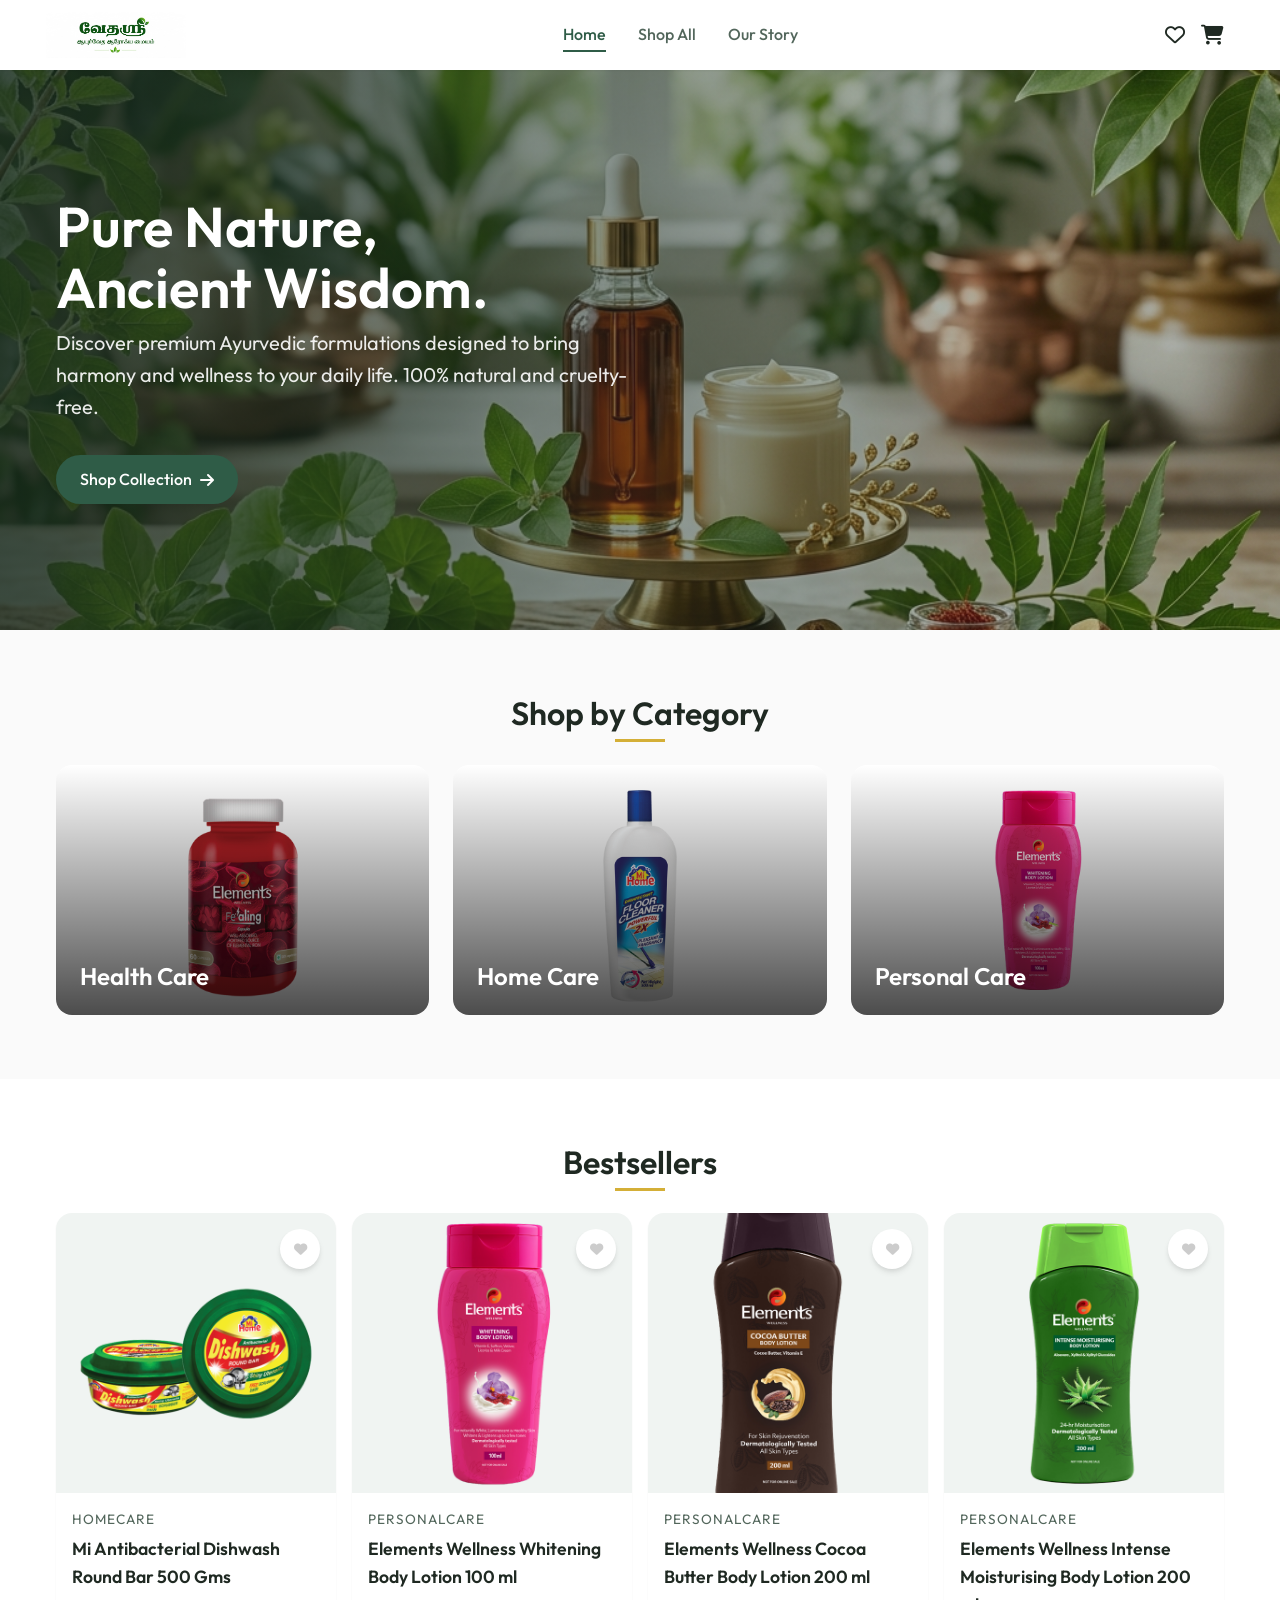
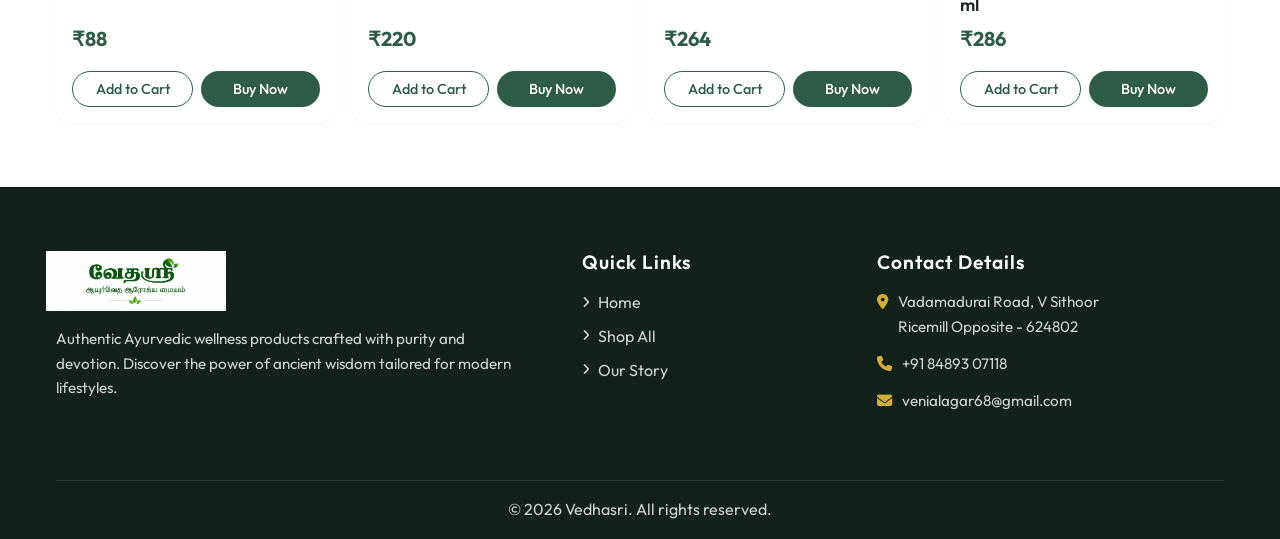
==== index.html @ c095becc "Initial commit - Vedhasri website" ====
<!DOCTYPE html>
<html lang="en">

<head>
    <meta charset="UTF-8">
    <meta name="viewport" content="width=device-width, initial-scale=1.0">
    <title>Vedhasri Ayurveda | Premium Natural Care</title>
    <link href="https://fonts.googleapis.com/css2?family=Outfit:wght@300;400;500;600;700&display=swap" rel="stylesheet">
    <!-- Font Awesome for icons -->
    <link rel="stylesheet" href="https://cdnjs.cloudflare.com/ajax/libs/font-awesome/6.4.0/css/all.min.css">
    <link rel="stylesheet" href="styles.css">
</head>

<body>

    <!-- Header -->
    <header class="header">
        <div class="container flex justify-between items-center">
            <a href="index.html" class="brand"><img src="assets/images/logo.jpeg" alt="Vedhasri" class="brand-logo"></a>

            <nav class="nav-links">
                <a href="index.html" class="active">Home</a>
                <a href="products.html">Shop All</a>
                <a href="about.html">Our Story</a>
            </nav>

            <div class="header-icons">
                <a href="wishlist.html" class="icon-btn" title="Wishlist">
                    <i class="fa-regular fa-heart"></i>
                    <span class="badge" id="wishlist-count" style="display: none;">0</span>
                </a>
                <a href="cart.html" class="icon-btn" title="Cart">
                    <i class="fa-solid fa-cart-shopping"></i>
                    <span class="badge" id="cart-count">0</span>
                </a>
                <button class="mobile-menu-btn"><i class="fa-solid fa-bars"></i></button>
            </div>
        </div>
    </header>

    <!-- Hero Section -->
    <section class="hero animate-fade-in" style="background-image: url('assets/images/hero.png');">
        <div class="container">
            <div class="hero-content">
                <h1>Pure Nature,<br>Ancient Wisdom.</h1>
                <p>Discover premium Ayurvedic formulations designed to bring harmony and wellness to your daily life.
                    100% natural and cruelty-free.</p>
                <a href="products.html" class="btn btn-primary">Shop Collection <i class="fa-solid fa-arrow-right"
                        style="margin-left: 8px;"></i></a>
            </div>
        </div>
    </section>

    <!-- Categories -->
    <section class="section">
        <div class="container">
            <div class="section-title">
                <h2>Shop by Category</h2>
            </div>
            <div class="grid grid-cols-3 gap-lg">
                <a href="products.html?cat=healthcare" class="category-card">
                    <img src="assets/images/img1.png" alt="Health Care" onerror="this.src='assets/images/facewash.png'">
                    <div class="category-content">
                        <h3>Health Care</h3>
                    </div>
                </a>
                <a href="products.html?cat=homecare" class="category-card">
                    <img src="assets/images/img47.png" alt="Home Care" onerror="this.src='assets/images/hairoil.png'">
                    <div class="category-content">
                        <h3>Home Care</h3>
                    </div>
                </a>
                <a href="products.html?cat=personalcare" class="category-card">
                    <img src="assets/images/img50.png" alt="Personal Care"
                        onerror="this.src='assets/images/capsules.png'">
                    <div class="category-content">
                        <h3>Personal Care</h3>
                    </div>
                </a>
            </div>
        </div>
    </section>

    <!-- Featured Products -->
    <section class="section" style="background-color: white;">
        <div class="container">
            <div class="section-title">
                <h2>Bestsellers</h2>
            </div>
            <div class="grid grid-cols-4 gap-md" id="featured-products">
                <!-- Products will be injected here by JS -->
            </div>
        </div>
    </section>

    <!-- Footer -->
    <footer class="footer">
        <div class="container">
            <div class="footer-grid">
                <div>
                    <img src="assets/images/logo.jpeg" alt="Vedhasri" class="footer-brand-logo">
                    <p style="font-size: 0.95rem; margin-bottom: var(--spacing-md); line-height: 1.6;">Authentic Ayurvedic wellness products crafted with purity and devotion. Discover the power of ancient wisdom tailored for modern lifestyles.</p>
                </div>
                <div>
                    <h4 style="font-size: 1.2rem; letter-spacing: 1px;">Quick Links</h4>
                    <ul class="footer-links" style="list-style: none; padding: 0;">
                        <li><a href="index.html" style="text-decoration: none; color: inherit; display: flex; align-items: center; gap: 8px;"><i class="fa-solid fa-angle-right" style="font-size: 0.8rem;"></i> Home</a></li>
                        <li><a href="products.html" style="text-decoration: none; color: inherit; display: flex; align-items: center; gap: 8px;"><i class="fa-solid fa-angle-right" style="font-size: 0.8rem;"></i> Shop All</a></li>
                        <li><a href="about.html" style="text-decoration: none; color: inherit; display: flex; align-items: center; gap: 8px;"><i class="fa-solid fa-angle-right" style="font-size: 0.8rem;"></i> Our Story</a></li>
                    </ul>
                </div>
                <div>
                    <h4 style="font-size: 1.2rem; letter-spacing: 1px;">Contact Details</h4>
                    <p style="font-size: 0.95rem; margin-bottom: 0.8rem; display: flex; align-items: flex-start; gap: 10px;">
                        <i class="fa-solid fa-location-dot" style="margin-top: 4px; color: var(--secondary-color);"></i>
                        <span>Vadamadurai Road, V Sithoor<br>Ricemill Opposite - 624802</span>
                    </p>
                    <p style="font-size: 0.95rem; margin-bottom: 0.8rem; display: flex; align-items: center; gap: 10px;">
                        <i class="fa-solid fa-phone" style="color: var(--secondary-color);"></i>
                        <span>+91 84893 07118</span>
                    </p>
                    <p style="font-size: 0.95rem; display: flex; align-items: center; gap: 10px;">
                        <i class="fa-solid fa-envelope" style="color: var(--secondary-color);"></i>
                        <span>venialagar68@gmail.com</span>
                    </p>
                </div>
            </div>
            <div class="footer-bottom">
                <p>&copy; 2026 Vedhasri. All rights reserved.</p>
            </div>
        </div>
    </footer>

    <!-- Scripts -->
    <script src="data.js"></script>
    <script src="app.js"></script>
    <script>
        document.addEventListener('DOMContentLoaded', () => {
            const container = document.getElementById('featured-products');

            // Render featured products
            const featured = products.filter(p => p.isFeatured).slice(0, 4);

            featured.forEach(product => {
                const card = document.createElement('div');
                card.className = 'product-card animate-fade-in';

                const isWished = wishlist.some(item => item.id === product.id) ? 'active' : '';

                card.innerHTML = `
                    <div class="product-image-wrap">
                        <button class="wishlist-btn ${isWished}" data-id="${product.id}" onclick="toggleWishlist(${product.id}); updateWishlistUI();">
                            <i class="fa-solid fa-heart"></i>
                        </button>
                        <a href="product.html?id=${product.id}">
                            <img src="${product.image}" alt="${product.name}">
                        </a>
                    </div>
                    <div class="product-info">
                        <span class="product-category">${product.category}</span>
                        <a href="product.html?id=${product.id}" class="product-title">${product.name}</a>
                        <div class="product-price">${formatPrice(product.price)}</div>
                        <div class="product-actions">
                            <button class="btn btn-outline" onclick="addToCart(${product.id})">Add to Cart</button>
                            <button class="btn btn-primary" onclick="addToCart(${product.id}); window.location.href='cart.html'">Buy Now</button>
                        </div>
                    </div>
                `;
                container.appendChild(card);
            });
        });
    </script>
</body>

</html>
---- styles.css ----
:root {
  /* Color Palette */
  --primary-color: #2F5C47;
  /* Calm Green */
  --primary-light: #4A8C6F;
  --secondary-color: #D4AF37;
  /* Gold / Earthy Tone */
  --background-color: #FAFAFA;
  --surface-color: #FFFFFF;
  --text-dark: #1F2922;
  --text-light: #52665B;
  --border-color: #E2E8F0;

  /* Typography */
  --font-family: 'Outfit', sans-serif;

  /* Spacing */
  --spacing-xs: 0.25rem;
  --spacing-sm: 0.5rem;
  --spacing-md: 1rem;
  --spacing-lg: 1.5rem;
  --spacing-xl: 2rem;
  --spacing-xxl: 4rem;

  /* Radii */
  --radius-sm: 4px;
  --radius-md: 8px;
  --radius-lg: 16px;
  --radius-full: 9999px;

  /* Shadows */
  --shadow-sm: 0 1px 2px 0 rgba(0, 0, 0, 0.05);
  --shadow-md: 0 4px 6px -1px rgba(0, 0, 0, 0.1), 0 2px 4px -1px rgba(0, 0, 0, 0.06);
  --shadow-lg: 0 10px 15px -3px rgba(0, 0, 0, 0.1), 0 4px 6px -2px rgba(0, 0, 0, 0.05);
}

* {
  margin: 0;
  padding: 0;
  box-sizing: border-box;
}

body {
  font-family: var(--font-family);
  background-color: var(--background-color);
  color: var(--text-dark);
  line-height: 1.6;
  padding-top: 70px;
  overflow-x: hidden;
}

a {
  text-decoration: none;
  color: inherit;
}

ul {
  list-style: none;
}

img {
  max-width: 100%;
  height: auto;
  display: block;
}

/* Typography Classes */
h1,
h2,
h3,
h4 {
  font-weight: 600;
  line-height: 1.2;
}

h1 {
  font-size: 2.5rem;
}

h2 {
  font-size: 2rem;
}

h3 {
  font-size: 1.5rem;
}

/* Layout Utilities */
.container {
  width: 100%;
  max-width: 1200px;
  margin: 0 auto;
  padding: 0 var(--spacing-md);
}

.flex {
  display: flex;
}

.flex-col {
  flex-direction: column;
}

.items-center {
  align-items: center;
}

.justify-between {
  justify-content: space-between;
}

.justify-center {
  justify-content: center;
}

.gap-sm {
  gap: var(--spacing-sm);
}

.gap-md {
  gap: var(--spacing-md);
}

.gap-lg {
  gap: var(--spacing-lg);
}

.grid {
  display: grid;
}

.grid-cols-2 {
  grid-template-columns: repeat(2, 1fr);
}

.grid-cols-3 {
  grid-template-columns: repeat(3, 1fr);
}

.grid-cols-4 {
  grid-template-columns: repeat(4, 1fr);
}

/* Buttons */
.btn {
  display: inline-flex;
  align-items: center;
  justify-content: center;
  padding: 0.75rem 1.5rem;
  border-radius: var(--radius-full);
  font-weight: 500;
  cursor: pointer;
  transition: all 0.3s ease;
  border: none;
  font-family: var(--font-family);
  font-size: 1rem;
}

.btn-primary {
  background-color: var(--primary-color);
  color: white;
}

.btn-primary:hover {
  background-color: var(--primary-light);
  transform: translateY(-2px);
  box-shadow: var(--shadow-md);
}

.btn-outline {
  background-color: white;
  color: var(--primary-color);
  border: 1px solid var(--primary-color);
}

.btn-outline:hover {
  background-color: var(--primary-color);
  color: white;
}

/* Header & Nav */
.header {
  background-color: var(--surface-color);
  box-shadow: var(--shadow-sm);
  position: fixed;
  top: 0;
  left: 0;
  width: 100%;
  z-index: 50;
  padding: 0;
  height: 70px;
}

.header .container {
  height: 100%;
}

.brand {
  font-size: 1.5rem;
  font-weight: 700;
  color: var(--primary-color);
  letter-spacing: 1px;
}

.nav-links {
  display: flex;
  gap: var(--spacing-xl);
}

.nav-links a {
  font-weight: 500;
  color: var(--text-light);
  transition: color 0.3s ease;
  position: relative;
}

.nav-links a:hover,
.nav-links a.active {
  color: var(--primary-color);
}

.nav-links a::after {
  content: '';
  position: absolute;
  width: 0;
  height: 2px;
  background-color: var(--primary-color);
  bottom: -4px;
  left: 0;
  transition: width 0.3s ease;
}

.nav-links a:hover::after,
.nav-links a.active::after {
  width: 100%;
}

.header-icons {
  display: flex;
  gap: var(--spacing-md);
  align-items: center;
}

.icon-btn {
  background: none;
  border: none;
  font-size: 1.25rem;
  color: var(--text-dark);
  cursor: pointer;
  position: relative;
  transition: color 0.3s ease;
}

.icon-btn:hover {
  color: var(--primary-color);
}

.badge {
  position: absolute;
  top: -8px;
  right: -8px;
  background-color: var(--primary-color);
  color: white;
  font-size: 0.75rem;
  width: 18px;
  height: 18px;
  display: flex;
  align-items: center;
  justify-content: center;
  border-radius: 50%;
  font-weight: bold;
}

/* Mobile Menu Toggle */
.mobile-menu-btn {
  display: none;
  background: none;
  border: none;
  font-size: 1.5rem;
  cursor: pointer;
  color: var(--text-dark);
}

.hero {
  position: relative;
  width: 100%;
  aspect-ratio: 16 / 7; /* Adjusts height dynamically to match standard hero image ratio perfectly */
  min-height: 400px;
  display: flex;
  align-items: center;
  background-size: cover; /* Fills the container evenly without side gaps */
  background-position: center; /* Centers perfectly */
  background-repeat: no-repeat;
  color: white;
}

.hero::before {
  content: '';
  position: absolute;
  top: 0;
  left: 0;
  right: 0;
  bottom: 0;
  background: linear-gradient(to right, rgba(20, 40, 30, 0.8), rgba(20, 40, 30, 0.2));
  z-index: 1;
}

.hero-content {
  position: relative;
  z-index: 2;
  max-width: 600px;
}

.hero h1 {
  font-size: 3.5rem;
  margin-bottom: var(--spacing-sm);
  line-height: 1.1;
}

.hero p {
  font-size: 1.25rem;
  margin-bottom: var(--spacing-xl);
  opacity: 0.9;
}

/* Our Story Hero Enhancements */
.story-hero-section::before {
  background: rgba(20, 40, 30, 0.5); /* Replaces left-gradient with elegant full overlay */
}

.story-hero-content {
  position: relative;
  z-index: 2;
  display: flex;
  flex-direction: column;
  align-items: center;
  justify-content: center;
  text-align: center;
  margin: 0 auto;
}

.story-title {
  font-size: 4rem;
  font-weight: 700;
  letter-spacing: 8px; /* Elegant typography spacing */
  text-transform: uppercase;
  margin-bottom: var(--spacing-md);
  text-shadow: 0 4px 15px rgba(0, 0, 0, 0.3); /* Premium subtle shadow */
  animation: slideUpFade 1s ease-out forwards;
}

.story-divider {
  height: 3px;
  background-color: var(--secondary-color);
  animation: expandWidth 0.8s ease-out 0.4s forwards;
  width: 0;
}

@keyframes slideUpFade {
  from {
    opacity: 0;
    transform: translateY(30px);
  }
  to {
    opacity: 1;
    transform: translateY(0);
  }
}

@keyframes expandWidth {
  from { width: 0; }
  to { width: 80px; }
}

/* Sections */
.section {
  padding: var(--spacing-xxl) 0;
}

.section-title {
  text-align: center;
  margin-bottom: var(--spacing-xl);
}

.section-title h2 {
  display: inline-block;
  position: relative;
}

.section-title h2::after {
  content: '';
  position: absolute;
  width: 50px;
  height: 3px;
  background-color: var(--secondary-color);
  bottom: -10px;
  left: 50%;
  transform: translateX(-50%);
}

/* Product Card */
.product-card {
  background: var(--surface-color);
  border-radius: var(--radius-lg);
  overflow: hidden;
  box-shadow: var(--shadow-sm);
  transition: transform 0.3s ease, box-shadow 0.3s ease;
  position: relative;
  display: flex;
  flex-direction: column;
}

.product-card:hover {
  transform: translateY(-5px);
  box-shadow: var(--shadow-lg);
}

.product-image-wrap {
  position: relative;
  padding-top: 100%;
  /* 1:1 Aspect ratio */
  overflow: hidden;
  background-color: #F0F4F2;
}

.product-image-wrap img {
  position: absolute;
  top: 0;
  left: 0;
  width: 100%;
  height: 100%;
  object-fit: cover;
  transition: transform 0.5s ease;
}

.product-card:hover .product-image-wrap img {
  transform: scale(1.05);
}

.wishlist-btn {
  position: absolute;
  top: var(--spacing-md);
  right: var(--spacing-md);
  background: white;
  border: none;
  width: 40px;
  height: 40px;
  border-radius: 50%;
  display: flex;
  align-items: center;
  justify-content: center;
  box-shadow: var(--shadow-md);
  cursor: pointer;
  z-index: 2;
  color: #ccc;
  transition: color 0.3s, transform 0.2s;
}

.wishlist-btn:hover {
  transform: scale(1.1);
}

.wishlist-btn.active {
  color: #ff4757;
}

.product-info {
  padding: var(--spacing-md);
  flex-grow: 1;
  display: flex;
  flex-direction: column;
}

.product-category {
  font-size: 0.85rem;
  color: var(--text-light);
  text-transform: uppercase;
  letter-spacing: 1px;
  margin-bottom: var(--spacing-xs);
}

.product-title {
  font-size: 1.1rem;
  font-weight: 600;
  margin-bottom: var(--spacing-xs);
  color: var(--text-dark);
}

.product-price {
  font-weight: 700;
  color: var(--primary-color);
  font-size: 1.25rem;
  margin-bottom: var(--spacing-md);
  margin-top: auto;
}

.product-actions {
  display: flex;
  gap: var(--spacing-sm);
}

.product-actions .btn {
  flex: 1;
  padding: 0.5rem;
  font-size: 0.9rem;
}

/* Category Cards */
.category-card {
  position: relative;
  border-radius: var(--radius-lg);
  overflow: hidden;
  height: 250px;
  cursor: pointer;
  background-color: white;
}

.category-card img {
  width: 100%;
  height: 100%;
  object-fit: contain;
  object-position: center;
  transition: transform 0.5s ease;
}

.category-card:hover img {
  transform: scale(1.05);
}

.category-content {
  position: absolute;
  inset: 0;
  background: linear-gradient(to top, rgba(0, 0, 0, 0.7), transparent);
  display: flex;
  align-items: flex-end;
  padding: var(--spacing-lg);
}

.category-content h3 {
  color: white;
  margin: 0;
}

/* Footer */
.footer {
  background-color: #12211A;
  color: rgba(255, 255, 255, 0.8);
  padding: var(--spacing-xxl) 0 var(--spacing-md);
}

.footer-grid {
  display: grid;
  grid-template-columns: 2fr 1fr 1.5fr;
  gap: var(--spacing-xxl);
  margin-bottom: var(--spacing-xxl);
}

.footer-brand {
  color: white;
  font-size: 1.5rem;
  font-weight: 700;
  margin-bottom: var(--spacing-md);
  display: block;
}

.footer h4 {
  color: white;
  margin-bottom: var(--spacing-md);
}

.footer-links li {
  margin-bottom: var(--spacing-sm);
}

.footer-links a:hover {
  color: var(--secondary-color);
}

.footer-bottom {
  text-align: center;
  padding-top: var(--spacing-md);
  border-top: 1px solid rgba(255, 255, 255, 0.1);
}

/* Product Detail Page */
.product-detail-grid {
  display: grid;
  grid-template-columns: 1fr 1fr;
  gap: var(--spacing-xxl);
}

.product-gallery {
  border-radius: var(--radius-lg);
  overflow: hidden;
  background-color: #F0F4F2;
}

.product-gallery img {
  width: 100%;
  height: auto;
  object-fit: cover;
}

.product-meta h1 {
  margin-bottom: var(--spacing-sm);
}

.product-meta .price {
  font-size: 2rem;
  color: var(--primary-color);
  font-weight: 700;
  margin-bottom: var(--spacing-lg);
}

.product-description {
  margin-bottom: var(--spacing-lg);
  color: var(--text-light);
}

/* Cart Page */
.cart-layout {
  display: grid;
  grid-template-columns: 2fr 1fr;
  gap: var(--spacing-xl);
}

.cart-items {
  background: var(--surface-color);
  border-radius: var(--radius-lg);
  padding: var(--spacing-lg);
  box-shadow: var(--shadow-sm);
}

.cart-item {
  display: flex;
  align-items: center;
  gap: var(--spacing-md);
  padding: var(--spacing-md) 0;
  border-bottom: 1px solid var(--border-color);
}

.cart-item:last-child {
  border-bottom: none;
}

.cart-item-img {
  width: 80px;
  height: 80px;
  border-radius: var(--radius-md);
  object-fit: cover;
}

.cart-item-info {
  flex: 1;
}

.cart-item-info h4 {
  margin-bottom: var(--spacing-xs);
}

.cart-item-price {
  color: var(--primary-color);
  font-weight: 600;
}

.quantity-control {
  display: flex;
  align-items: center;
  gap: var(--spacing-sm);
  background: var(--background-color);
  border-radius: var(--radius-full);
  padding: 0.25rem 0.5rem;
}

.quantity-btn {
  background: none;
  border: none;
  cursor: pointer;
  font-size: 1.2rem;
  width: 24px;
  height: 24px;
  display: flex;
  align-items: center;
  justify-content: center;
  color: var(--text-dark);
}

.remove-btn {
  color: #ff4757;
  background: none;
  border: none;
  cursor: pointer;
  font-size: 1.25rem;
  padding: var(--spacing-sm);
}

.checkout-panel {
  background: var(--surface-color);
  border-radius: var(--radius-lg);
  padding: var(--spacing-lg);
  box-shadow: var(--shadow-sm);
  height: fit-content;
}

.order-summary {
  margin-bottom: var(--spacing-lg);
  padding-bottom: var(--spacing-lg);
  border-bottom: 1px solid var(--border-color);
}

.summary-row {
  display: flex;
  justify-content: space-between;
  margin-bottom: var(--spacing-sm);
}

.summary-row.total {
  font-size: 1.25rem;
  font-weight: 700;
  color: var(--primary-color);
  margin-top: var(--spacing-sm);
  padding-top: var(--spacing-sm);
  border-top: 1px dashed var(--border-color);
}

.form-group {
  margin-bottom: var(--spacing-md);
}

.form-group label {
  display: block;
  margin-bottom: var(--spacing-xs);
  font-weight: 500;
  font-size: 0.9rem;
}

.form-control {
  width: 100%;
  padding: 0.75rem;
  border: 1px solid var(--border-color);
  border-radius: var(--radius-md);
  font-family: inherit;
  font-size: 1rem;
  transition: border-color 0.3s;
}

.form-control:focus {
  outline: none;
  border-color: var(--primary-color);
}

.error-message {
  color: #ff4757;
  font-size: 0.8rem;
  margin-top: 4px;
  display: none;
}

/* Animations */
@keyframes fadeIn {
  from {
    opacity: 0;
    transform: translateY(10px);
  }

  to {
    opacity: 1;
    transform: translateY(0);
  }
}

.animate-fade-in {
  animation: fadeIn 0.5s ease forwards;
}

/* Responsive */
@media (max-width: 1024px) {
  .hero h1 {
    font-size: 3rem;
  }

  .grid-cols-4 {
    grid-template-columns: repeat(3, 1fr);
  }

  .product-detail-grid {
    gap: var(--spacing-xl);
  }
}

@media (max-width: 768px) {
  .nav-links {
    position: absolute;
    top: 100%;
    left: 0;
    right: 0;
    background: var(--surface-color);
    flex-direction: column;
    padding: var(--spacing-lg);
    box-shadow: var(--shadow-md);
    clip-path: polygon(0 0, 100% 0, 100% 0, 0 0);
    transition: clip-path 0.3s ease;
    gap: var(--spacing-md);
  }

  .nav-links.active {
    clip-path: polygon(0 0, 100% 0, 100% 100%, 0 100%);
  }

  .mobile-menu-btn {
    display: block;
  }

  .grid-cols-3,
  .grid-cols-4 {
    grid-template-columns: repeat(2, 1fr);
  }

  .footer-grid {
    grid-template-columns: repeat(2, 1fr);
  }

  .hero h1 {
    font-size: 2.5rem;
  }
  
  .story-title {
    font-size: 2.5rem;
    letter-spacing: 4px;
  }

  .product-detail-grid,
  .cart-layout {
    grid-template-columns: 1fr;
  }
}

@media (max-width: 480px) {
  .grid-cols-2 {
    grid-template-columns: 1fr;
  }

  .footer-grid {
    grid-template-columns: 1fr;
  }

  .hero h1 {
    font-size: 2rem;
  }

  .hero {
    height: auto;
    padding: var(--spacing-xxl) 0;
  }

  .cart-item {
    flex-direction: column;
    align-items: flex-start;
  }

  .brand-logo {
    height: 50px;
    margin-left: -5px;
  }

  .footer-brand-logo {
    height: 45px;
    margin-left: -5px;
  }
}

/* Filter Bar */
.filter-bar {
  display: flex;
  gap: var(--spacing-md);
  margin-bottom: var(--spacing-xl);
  flex-wrap: wrap;
  justify-content: center;
}

.filter-btn {
  padding: 0.5rem 1.5rem;
  border-radius: var(--radius-full);
  border: 1px solid var(--border-color);
  background: white;
  cursor: pointer;
  transition: all 0.3s;
  font-family: inherit;
}

.filter-btn.active,
.filter-btn:hover {
  background: var(--primary-color);
  color: white;
  border-color: var(--primary-color);
}

.search-container {
  max-width: 400px;
  margin: 0 auto var(--spacing-xl);
  position: relative;
}

.search-input {
  width: 100%;
  padding: 0.75rem 1rem 0.75rem 2.5rem;
  border-radius: var(--radius-full);
  border: 1px solid var(--border-color);
  font-family: inherit;
}

.search-icon {
  position: absolute;
  left: 1rem;
  top: 50%;
  transform: translateY(-50%);
  color: var(--text-light);
}

/* Empty State */
.empty-state {
  text-align: center;
  padding: var(--spacing-xxl);
  color: var(--text-light);
}

.empty-state i {
  font-size: 3rem;
  margin-bottom: var(--spacing-md);
  color: var(--border-color);
}

/* Modal popup */
.modal-overlay {
  position: fixed;
  top: 0;
  left: 0;
  right: 0;
  bottom: 0;
  background: rgba(0, 0, 0, 0.5);
  display: none;
  align-items: center;
  justify-content: center;
  z-index: 1000;
}

.modal-overlay.active {
  display: flex;
}

.modal-content {
  background: var(--surface-color);
  padding: var(--spacing-xl);
  border-radius: var(--radius-lg);
  width: 90%;
  max-width: 500px;
  box-shadow: var(--shadow-lg);
  max-height: 90vh;
  overflow-y: auto;
}

.modal-close {
  background: none;
  border: none;
  font-size: 1.5rem;
  float: right;
  cursor: pointer;
  color: var(--text-dark);
}

/* Reviews */
.reviews-section {
  margin-top: var(--spacing-xxl);
  border-top: 1px solid var(--border-color);
  padding-top: var(--spacing-xl);
}

.review-card {
  background: var(--background-color);
  padding: var(--spacing-md);
  border-radius: var(--radius-md);
  margin-bottom: var(--spacing-md);
}

.review-stars {
  color: #f1c40f;
  margin-bottom: var(--spacing-xs);
  font-size: 0.9rem;
}

.review-author {
  font-weight: 600;
  font-size: 0.9rem;
  margin-bottom: var(--spacing-xs);
}

.review-text {
  color: var(--text-light);
  font-size: 0.9rem;
}

/* Trust Badges */
.trust-badges {
  display: flex;
  gap: var(--spacing-md);
  margin-top: var(--spacing-lg);
  padding-top: var(--spacing-lg);
  border-top: 1px dashed var(--border-color);
  flex-wrap: wrap;
}

.trust-badge {
  display: flex;
  align-items: center;
  gap: var(--spacing-xs);
  font-size: 0.85rem;
  color: var(--text-light);
}

.trust-badge i {
  color: var(--primary-color);
  font-size: 1.1rem;
}

.review-form-container {
  background: var(--surface-color);
  padding: var(--spacing-lg);
  border-radius: var(--radius-lg);
  box-shadow: var(--shadow-sm);
  border: 1px solid var(--border-color);
}

/* Toast Notification */
#toast-container {
  position: fixed;
  bottom: var(--spacing-xl);
  right: var(--spacing-xl);
  z-index: 1050;
  display: flex;
  flex-direction: column;
  gap: var(--spacing-sm);
  pointer-events: none;
}

.toast {
  background-color: var(--text-dark);
  color: white;
  padding: var(--spacing-md) var(--spacing-lg);
  border-radius: var(--radius-md);
  box-shadow: var(--shadow-md);
  font-size: 0.95rem;
  opacity: 0;
  transform: translateY(20px);
  transition: opacity 0.3s ease, transform 0.3s ease;
}

.toast.show {
  opacity: 1;
  transform: translateY(0);
}

/* Brand Logo */
.brand-logo {
  height: 50px;
  width: auto;
  display: block;
  object-fit: contain;
  margin-left: -10px;
}

/* Footer Brand Logo */
.footer-brand-logo {
  height: 60px;
  width: auto;
  display: block;
  object-fit: contain;
  margin-bottom: var(--spacing-md);
  margin-left: -10px;
}
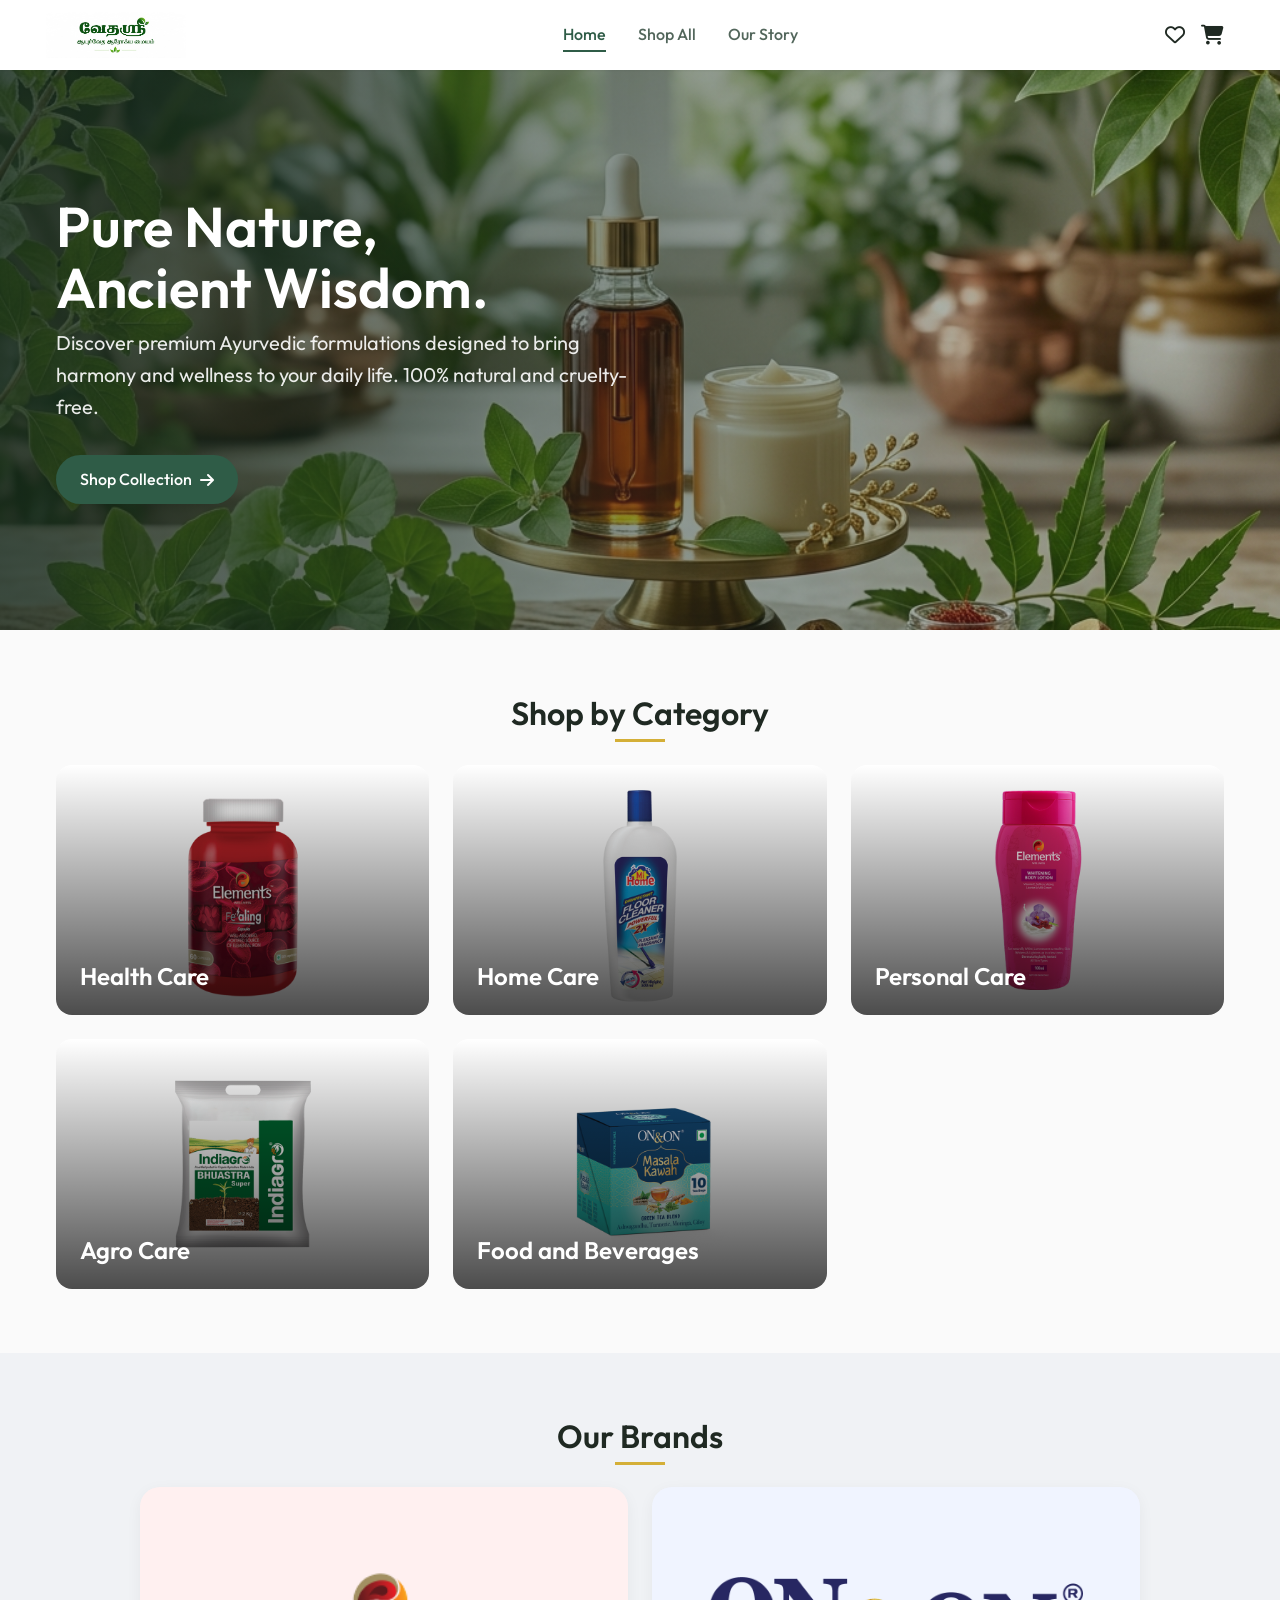
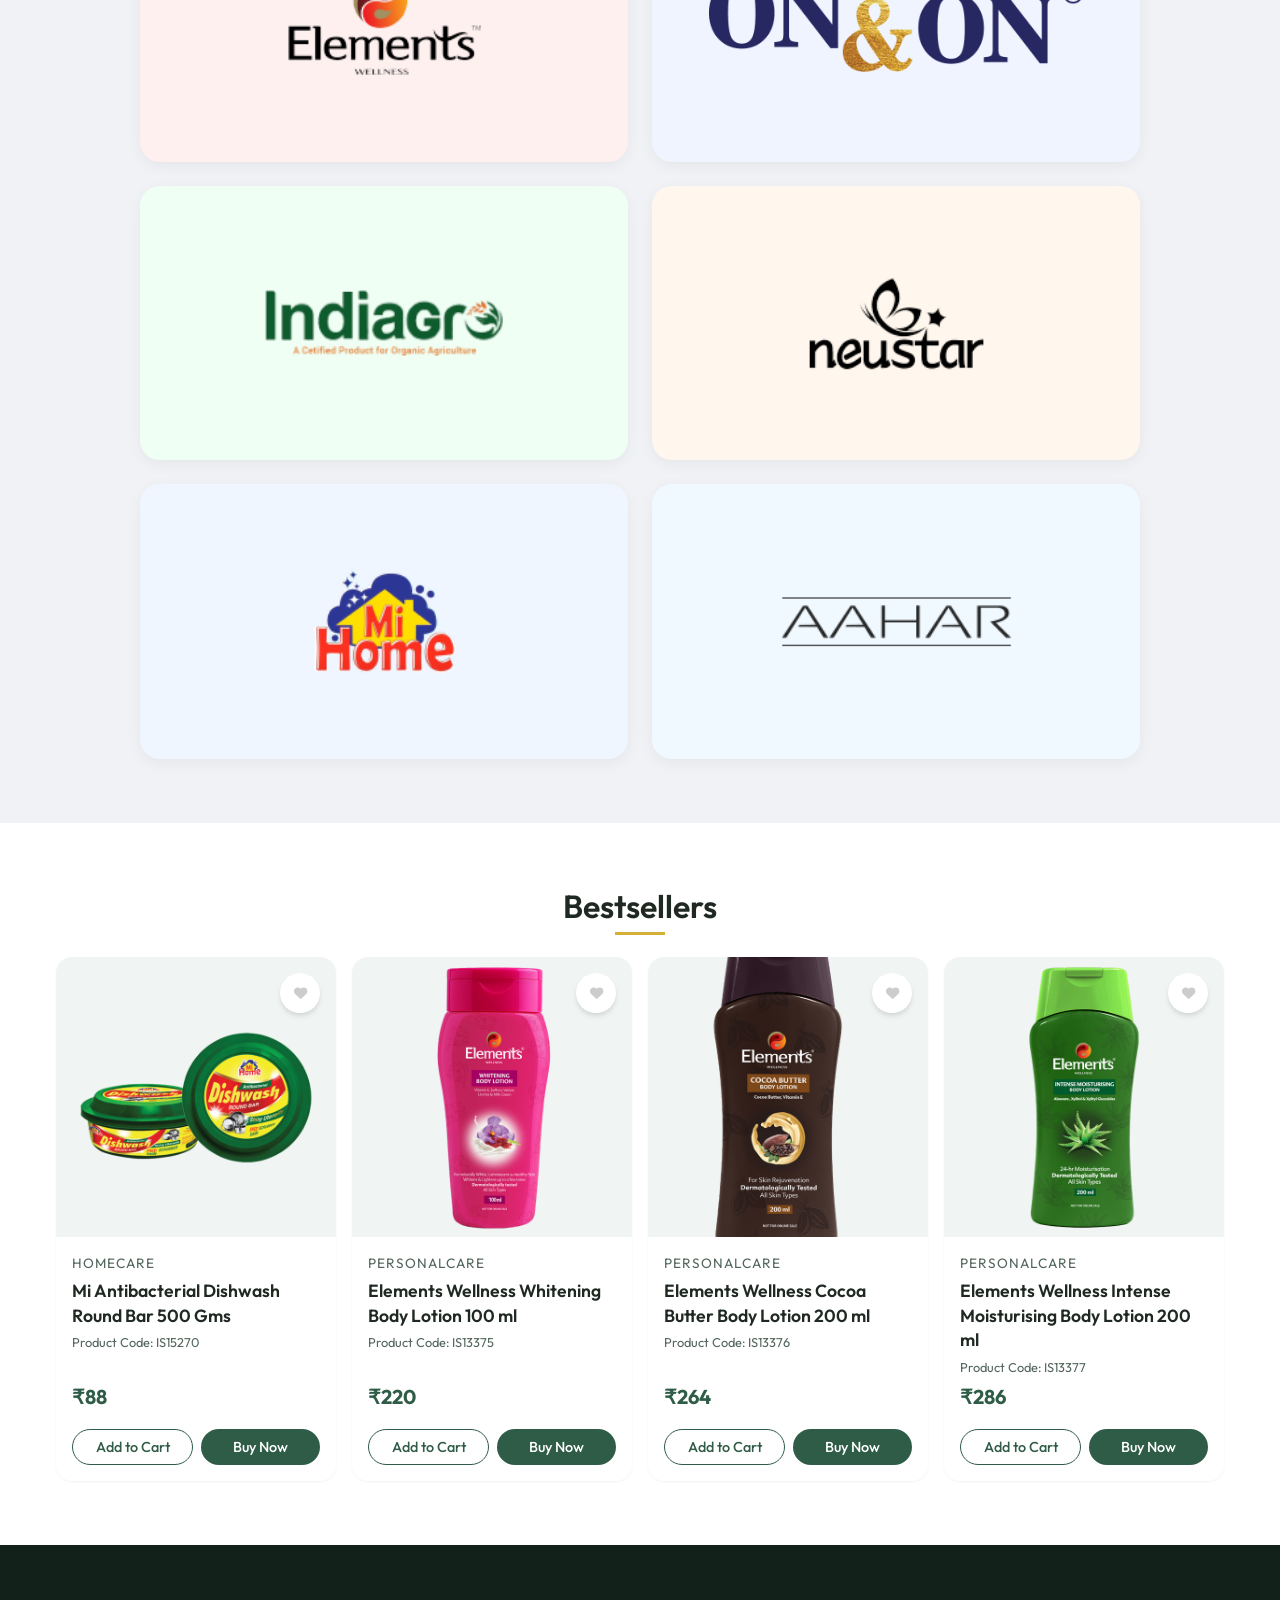
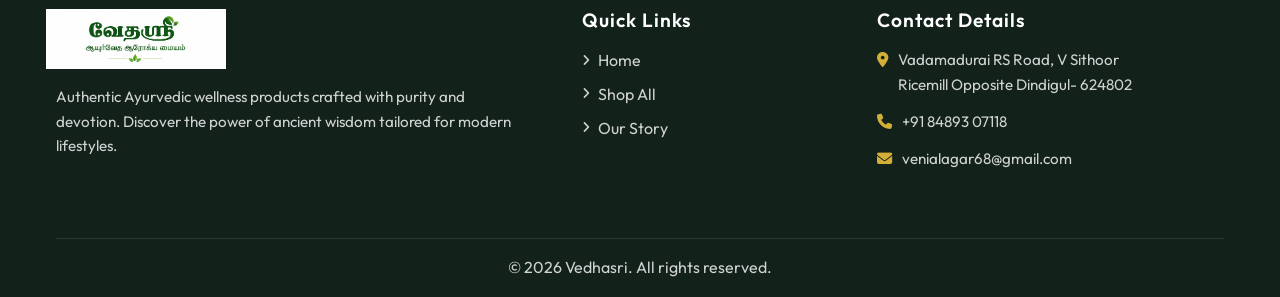
==== commit e8f984af: "update" ====
--- a/index.html
+++ b/index.html
@@ -77,6 +77,60 @@
                         <h3>Personal Care</h3>
                     </div>
                 </a>
+                <a href="products.html?cat=agrocare" class="category-card">
+                    <img src="assets/images/img98.png" alt="Agro Care" onerror="this.src='assets/images/agro.png'">
+                    <div class="category-content">
+                        <h3>Agro Care</h3>
+                    </div>
+                </a>
+                <a href="products.html?cat=foodandbeverages" class="category-card">
+                    <img src="assets/images/img107.png" alt="Food and Beverages"
+                        onerror="this.src='assets/images/food.png'">
+                    <div class="category-content">
+                        <h3>Food and Beverages</h3>
+                    </div>
+                </a>
+            </div>
+        </div>
+    </section>
+
+    <!-- Brands Section -->
+    <section class="section" style="background-color: #f0f2f5;">
+        <div class="container">
+            <div class="section-title">
+                <h2>Our Brands</h2>
+            </div>
+            <div class="brand-grid-v2">
+                <a href="products.html?brand=elements" class="brand-card-v2 brand-elements">
+                    <div class="brand-logo-container">
+                        <img src="assets/images/img114.png" alt="Elements Wellness">
+                    </div>
+                </a>
+                <a href="products.html?brand=onon" class="brand-card-v2 brand-onon">
+                    <div class="brand-logo-container">
+                        <img src="assets/images/img115.png" alt="ON & ON">
+                    </div>
+                </a>
+                <a href="products.html?brand=indiagro" class="brand-card-v2 brand-indiagro">
+                    <div class="brand-logo-container">
+                        <img src="assets/images/img116.png" alt="Indiagro">
+                    </div>
+                </a>
+                <a href="products.html?brand=neustar" class="brand-card-v2 brand-neustar">
+                    <div class="brand-logo-container">
+                        <img src="assets/images/img118.png" alt="Neustar">
+                    </div>
+                </a>
+                <a href="products.html?brand=mihome" class="brand-card-v2 brand-mihome">
+                    <div class="brand-logo-container">
+                        <img src="assets/images/img119.png" alt="Mi Home">
+                    </div>
+                </a>
+                <a href="products.html?brand=aahar" class="brand-card-v2 brand-aahar">
+                    <div class="brand-logo-container">
+                        <img src="assets/images/img117.png" alt="Aahar">
+                    </div>
+                </a>
             </div>
         </div>
     </section>
@@ -99,23 +153,33 @@
             <div class="footer-grid">
                 <div>
                     <img src="assets/images/logo.jpeg" alt="Vedhasri" class="footer-brand-logo">
-                    <p style="font-size: 0.95rem; margin-bottom: var(--spacing-md); line-height: 1.6;">Authentic Ayurvedic wellness products crafted with purity and devotion. Discover the power of ancient wisdom tailored for modern lifestyles.</p>
+                    <p style="font-size: 0.95rem; margin-bottom: var(--spacing-md); line-height: 1.6;">Authentic
+                        Ayurvedic wellness products crafted with purity and devotion. Discover the power of ancient
+                        wisdom tailored for modern lifestyles.</p>
                 </div>
                 <div>
                     <h4 style="font-size: 1.2rem; letter-spacing: 1px;">Quick Links</h4>
                     <ul class="footer-links" style="list-style: none; padding: 0;">
-                        <li><a href="index.html" style="text-decoration: none; color: inherit; display: flex; align-items: center; gap: 8px;"><i class="fa-solid fa-angle-right" style="font-size: 0.8rem;"></i> Home</a></li>
-                        <li><a href="products.html" style="text-decoration: none; color: inherit; display: flex; align-items: center; gap: 8px;"><i class="fa-solid fa-angle-right" style="font-size: 0.8rem;"></i> Shop All</a></li>
-                        <li><a href="about.html" style="text-decoration: none; color: inherit; display: flex; align-items: center; gap: 8px;"><i class="fa-solid fa-angle-right" style="font-size: 0.8rem;"></i> Our Story</a></li>
+                        <li><a href="index.html"
+                                style="text-decoration: none; color: inherit; display: flex; align-items: center; gap: 8px;"><i
+                                    class="fa-solid fa-angle-right" style="font-size: 0.8rem;"></i> Home</a></li>
+                        <li><a href="products.html"
+                                style="text-decoration: none; color: inherit; display: flex; align-items: center; gap: 8px;"><i
+                                    class="fa-solid fa-angle-right" style="font-size: 0.8rem;"></i> Shop All</a></li>
+                        <li><a href="about.html"
+                                style="text-decoration: none; color: inherit; display: flex; align-items: center; gap: 8px;"><i
+                                    class="fa-solid fa-angle-right" style="font-size: 0.8rem;"></i> Our Story</a></li>
                     </ul>
                 </div>
                 <div>
                     <h4 style="font-size: 1.2rem; letter-spacing: 1px;">Contact Details</h4>
-                    <p style="font-size: 0.95rem; margin-bottom: 0.8rem; display: flex; align-items: flex-start; gap: 10px;">
+                    <p
+                        style="font-size: 0.95rem; margin-bottom: 0.8rem; display: flex; align-items: flex-start; gap: 10px;">
                         <i class="fa-solid fa-location-dot" style="margin-top: 4px; color: var(--secondary-color);"></i>
-                        <span>Vadamadurai Road, V Sithoor<br>Ricemill Opposite - 624802</span>
+                        <span>Vadamadurai RS Road, V Sithoor<br>Ricemill Opposite Dindigul- 624802</span>
                     </p>
-                    <p style="font-size: 0.95rem; margin-bottom: 0.8rem; display: flex; align-items: center; gap: 10px;">
+                    <p
+                        style="font-size: 0.95rem; margin-bottom: 0.8rem; display: flex; align-items: center; gap: 10px;">
                         <i class="fa-solid fa-phone" style="color: var(--secondary-color);"></i>
                         <span>+91 84893 07118</span>
                     </p>
@@ -159,6 +223,7 @@
                     <div class="product-info">
                         <span class="product-category">${product.category}</span>
                         <a href="product.html?id=${product.id}" class="product-title">${product.name}</a>
+                        <div style="font-size: 0.8rem; color: var(--text-light); margin-bottom: 4px;">Product Code: ${product.productCode}</div>
                         <div class="product-price">${formatPrice(product.price)}</div>
                         <div class="product-actions">
                             <button class="btn btn-outline" onclick="addToCart(${product.id})">Add to Cart</button>
--- a/styles.css
+++ b/styles.css
@@ -484,6 +484,10 @@
   font-weight: 600;
   margin-bottom: var(--spacing-xs);
   color: var(--text-dark);
+  display: block;
+  line-height: 1.4;
+  white-space: normal;
+  overflow: visible;
 }
 
 .product-price {
@@ -539,6 +543,77 @@
 .category-content h3 {
   color: white;
   margin: 0;
+}
+
+/* Brand Cards v2 */
+.brand-grid-v2 {
+  display: grid;
+  grid-template-columns: repeat(2, 1fr);
+  gap: var(--spacing-lg);
+  max-width: 1000px;
+  margin: 0 auto;
+}
+
+.brand-card-v2 {
+  aspect-ratio: 16 / 9;
+  border-radius: 20px;
+  display: flex;
+  align-items: center;
+  justify-content: center;
+  text-decoration: none;
+  transition: all 0.3s ease;
+  position: relative;
+  overflow: hidden;
+  box-shadow: 0 4px 15px rgba(0, 0, 0, 0.05);
+}
+
+.brand-card-v2:hover {
+  transform: translateY(-8px);
+  box-shadow: 0 12px 25px rgba(0, 0, 0, 0.1);
+}
+
+.brand-logo-container {
+  display: flex;
+  align-items: center;
+  justify-content: center;
+  width: 100%;
+  height: 100%;
+  padding: var(--spacing-lg);
+}
+
+.brand-logo-container img {
+  max-width: 85%;
+  max-height: 80%;
+  width: auto;
+  height: auto;
+  object-fit: contain;
+  transition: transform 0.3s ease;
+}
+
+.brand-card-v2:hover .brand-logo-container img {
+  transform: scale(1.05);
+}
+
+/* Brand Specific Colors */
+.brand-elements { background-color: #FFF0F0; } /* Soft Pink */
+.brand-onon { background-color: #F0F4FF; } /* Soft Blue */
+.brand-indiagro { background-color: #F0FFF4; } /* Soft Green */
+.brand-neustar { background-color: #FFF7ED; } /* Soft Orange */
+.brand-mihome { background-color: #EFF6FF; } /* Soft Light Blue */
+.brand-aahar { background-color: #F0F9FF; } /* Soft Cyan */
+
+@media (max-width: 1024px) {
+  .brand-grid-v2 {
+    max-width: 100%;
+    gap: var(--spacing-md);
+  }
+}
+
+@media (max-width: 768px) {
+  .brand-grid-v2 {
+    grid-template-columns: repeat(2, 1fr);
+    gap: 12px;
+  }
 }
 
 /* Footer */
